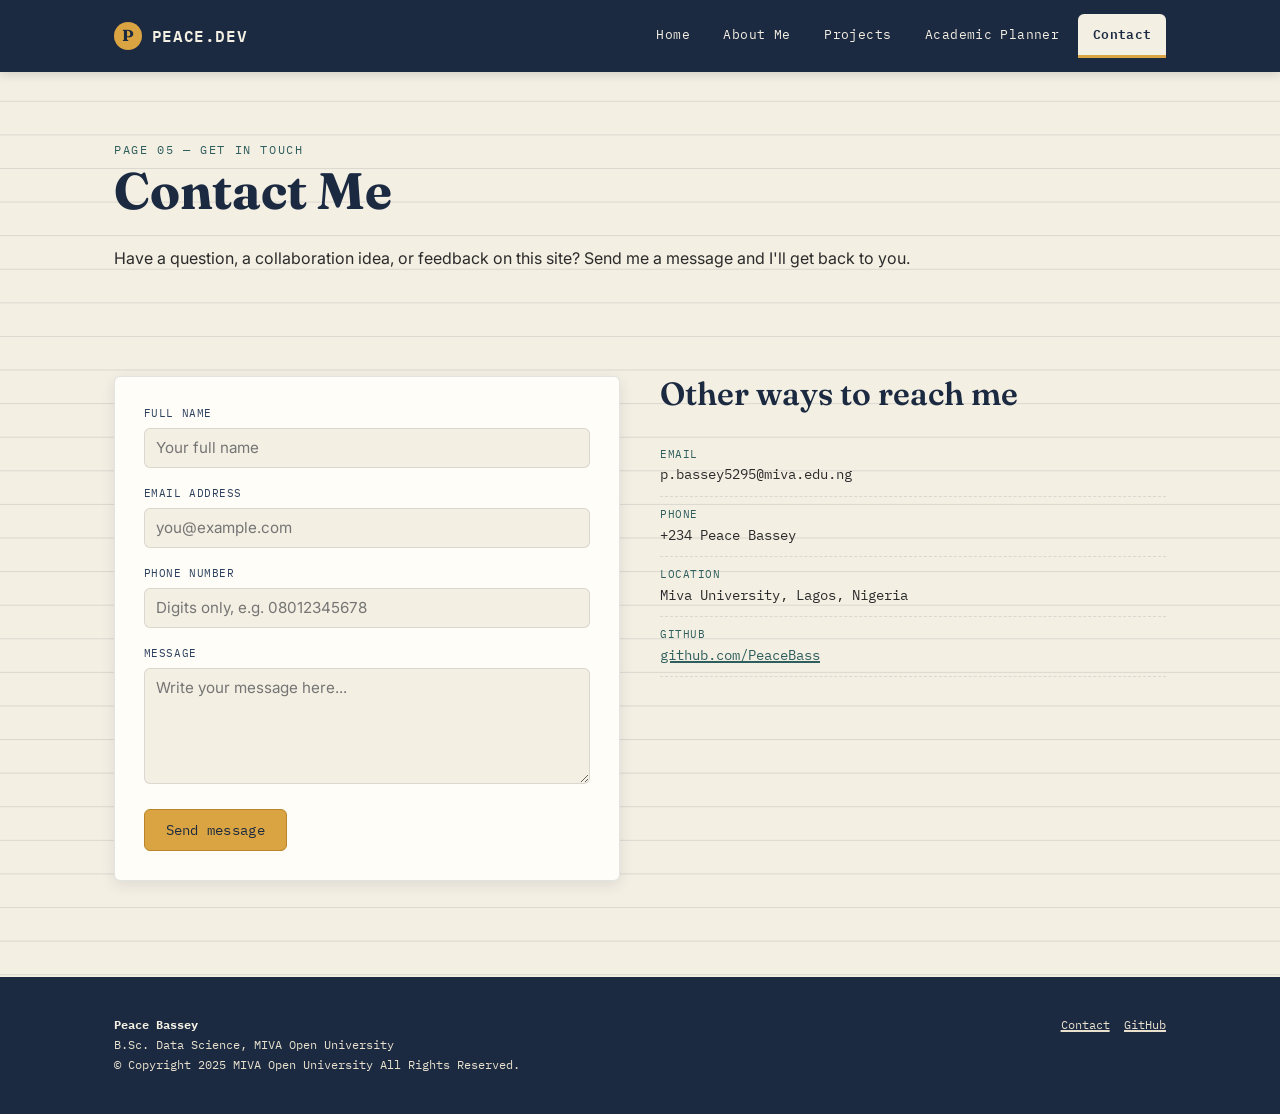
==== contact.html @ f43201f5 "Add files via upload" ====
<!DOCTYPE html>
<html lang="en">
<head>
<meta charset="UTF-8">
<meta name="viewport" content="width=device-width, initial-scale=1.0">
<title>Contact — Peace Bassey</title>
<link rel="stylesheet" href="css/styles.css">
</head>
<body>
<a href="#main" class="skip-link">Skip to content</a>

<header class="site-header">
  <div class="nav-wrap">
    <a href="index.html" class="brand"><span class="brand-mark">P</span> PEACE.DEV</a>
    <button class="nav-toggle" id="navToggle" aria-expanded="false" aria-controls="mainNav">☰ Menu</button>
    <nav class="main-nav" id="mainNav" aria-label="Main navigation">
      <ul>
        <li><a href="index.html">Home</a></li>
        <li><a href="about.html">About Me</a></li>
        <li><a href="projects.html">Projects</a></li>
        <li><a href="planner.html">Academic Planner</a></li>
        <li><a href="contact.html" aria-current="page">Contact</a></li>
      </ul>
    </nav>
  </div>
</header>

<main id="main">
  <section class="hero" style="padding-bottom:1rem;">
    <div class="container">
      <span class="eyebrow">Page 05 — Get in touch</span>
      <h1>Contact Me</h1>
      <p class="lede">Have a question, a collaboration idea, or feedback on this site? Send me a message and I'll get back to you.</p>
    </div>
  </section>

  <section>
    <div class="container contact-grid">
      <div class="form-box">
        <form id="contact-form" novalidate>
          <div class="field" id="field-name">
            <label for="name">Full name</label>
            <input type="text" id="name" name="name" placeholder="Your full name">
            <span class="error-msg">Please enter your name.</span>
          </div>

          <div class="field" id="field-email">
            <label for="email">Email address</label>
            <input type="email" id="email" name="email" placeholder="you@example.com">
            <span class="error-msg">Please enter a valid email address (e.g. name@example.com).</span>
          </div>

          <div class="field" id="field-phone">
            <label for="phone">Phone number</label>
            <input type="tel" id="phone" name="phone" placeholder="Digits only, e.g. 08012345678">
            <span class="error-msg">Phone number must contain digits only, with no letters or symbols.</span>
          </div>

          <div class="field" id="field-message">
            <label for="message">Message</label>
            <textarea id="message" name="message" rows="5" placeholder="Write your message here..."></textarea>
            <span class="error-msg">Please enter a message.</span>
          </div>

          <button type="submit" class="btn btn-primary">Send message</button>
          <div class="form-status" id="form-status" role="alert"></div>
        </form>
      </div>

      <div>
        <h2>Other ways to reach me</h2>
        <ul class="info-list">
          <li><span class="label">Email</span>p.bassey5295@miva.edu.ng</li>
          <li><span class="label">Phone</span>+234 Peace Bassey</li>
          <li><span class="label">Location</span>Miva University, Lagos, Nigeria</li>
          <li><span class="label">GitHub</span><a href="https://github.com/PeaceBass" target="_blank" rel="noopener">github.com/PeaceBass</a></li>
        </ul>

      
      </div>
    </div>
  </section>
</main>

<footer class="site-footer">
  <div class="container footer-grid">
   <div>
      <strong style="color:var(--parchment);">Peace Bassey</strong><br>
      B.Sc. Data Science, MIVA Open University<br>
      © Copyright 2025 MIVA Open University All Rights Reserved.
    </div>
    <div class="social-row">
      <a href="contact.html">Contact</a>
      <a href="https://github.com/PeaceBass" target="_blank" rel="noopener">GitHub</a>
    </div>
  </div>
</footer>

<script src="js/script.js"></script>
<script src="js/contact.js"></script>
</body>
</html>
---- css/styles.css ----
/* ============================================================
   Crestwood Student Portfolio — Stylesheet
   Design concept: a student's binder — ID card, index cards,
   ruled paper, folder-tab navigation, stitched dividers.
   ============================================================ */

@import url('https://fonts.googleapis.com/css2?family=Fraunces:ital,opsz,wght@0,9..144,400;0,9..144,600;0,9..144,700;1,9..144,500&family=Inter:wght@400;500;600;700&family=IBM+Plex+Mono:wght@400;500;600&display=swap');

:root {
  --ink: #1b2a41;
  --ink-soft: #2c405e;
  --parchment: #f4efe3;
  --parchment-dark: #e9e1cd;
  --amber: #d9a441;
  --amber-dark: #b9852a;
  --teal: #3e7c7c;
  --teal-dark: #2e5e5e;
  --charcoal: #2b2b2b;
  --coral: #c1553d;
  --paper-line: rgba(27, 42, 65, 0.12);
  --shadow: 0 10px 30px rgba(27, 42, 65, 0.15);
  --shadow-soft: 0 4px 14px rgba(27, 42, 65, 0.1);
  --radius: 6px;
  --font-display: "Fraunces", Georgia, serif;
  --font-body: "Inter", -apple-system, BlinkMacSystemFont, sans-serif;
  --font-mono: "IBM Plex Mono", "Courier New", monospace;
}

* { box-sizing: border-box; }

html { scroll-behavior: smooth; }

@media (prefers-reduced-motion: reduce) {
  html { scroll-behavior: auto; }
  *, *::before, *::after {
    animation-duration: 0.01ms !important;
    animation-iteration-count: 1 !important;
    transition-duration: 0.01ms !important;
  }
}

body {
  margin: 0;
  font-family: var(--font-body);
  color: var(--charcoal);
  background:
    linear-gradient(var(--paper-line) 1px, transparent 1px);
  background-size: 100% 2.1em;
  background-color: var(--parchment);
  line-height: 1.6;
}

img { max-width: 100%; display: block; }

a { color: var(--teal-dark); text-decoration-thickness: 1.5px; }
a:hover { color: var(--amber-dark); }

h1, h2, h3, h4 {
  font-family: var(--font-display);
  color: var(--ink);
  margin: 0 0 0.5em;
  line-height: 1.15;
}

h1 { font-size: clamp(2.1rem, 4vw, 3.2rem); font-weight: 700; }
h2 { font-size: clamp(1.5rem, 3vw, 2rem); font-weight: 600; }
h3 { font-size: 1.25rem; font-weight: 600; }

.eyebrow {
  font-family: var(--font-mono);
  font-size: 0.72rem;
  letter-spacing: 0.14em;
  text-transform: uppercase;
  color: var(--teal-dark);
}

.container {
  max-width: 1100px;
  margin: 0 auto;
  padding: 0 1.5rem;
}

/* Skip link for accessibility */
.skip-link {
  position: absolute;
  left: -999px;
  top: 0;
  background: var(--amber);
  color: var(--ink);
  padding: 0.6rem 1rem;
  z-index: 999;
  font-family: var(--font-mono);
}
.skip-link:focus { left: 0.5rem; top: 0.5rem; }

:focus-visible {
  outline: 3px solid var(--amber);
  outline-offset: 2px;
}

/* ---------------- Header / Folder-tab Navigation ---------------- */

.site-header {
  background: var(--ink);
  position: sticky;
  top: 0;
  z-index: 50;
  box-shadow: 0 2px 10px rgba(0,0,0,0.15);
}

.nav-wrap {
  display: flex;
  align-items: center;
  justify-content: space-between;
  padding: 0.9rem 1.5rem;
  max-width: 1100px;
  margin: 0 auto;
}

.brand {
  display: flex;
  align-items: center;
  gap: 0.6rem;
  color: var(--parchment);
  text-decoration: none;
  font-family: var(--font-mono);
  font-weight: 600;
  letter-spacing: 0.04em;
}

.brand-mark {
  width: 28px; height: 28px;
  border-radius: 50%;
  background: var(--amber);
  display: inline-flex;
  align-items: center;
  justify-content: center;
  color: var(--ink);
  font-family: var(--font-display);
  font-weight: 700;
}

.nav-toggle {
  display: none;
  background: none;
  border: 1px solid var(--parchment-dark);
  border-radius: var(--radius);
  color: var(--parchment);
  font-size: 1.2rem;
  padding: 0.35rem 0.7rem;
  cursor: pointer;
}

.main-nav ul {
  list-style: none;
  display: flex;
  gap: 0.3rem;
  margin: 0;
  padding: 0;
}

.main-nav a {
  display: inline-block;
  color: var(--parchment);
  text-decoration: none;
  font-family: var(--font-mono);
  font-size: 0.82rem;
  letter-spacing: 0.03em;
  padding: 0.6rem 0.9rem;
  border-radius: var(--radius) var(--radius) 0 0;
  border-bottom: 3px solid transparent;
  transition: background 0.2s ease, border-color 0.2s ease, transform 0.15s ease;
}

.main-nav a:hover,
.main-nav a:focus-visible {
  background: rgba(244, 239, 227, 0.08);
  border-bottom-color: var(--amber);
  transform: translateY(-1px);
}

.main-nav a[aria-current="page"] {
  background: var(--parchment);
  color: var(--ink);
  border-bottom-color: var(--amber);
  font-weight: 600;
}

@media (max-width: 760px) {
  .nav-toggle { display: inline-flex; }
  .main-nav {
    width: 100%;
    max-height: 0;
    overflow: hidden;
    transition: max-height 0.3s ease;
  }
  .main-nav.open { max-height: 320px; }
  .main-nav ul {
    flex-direction: column;
    padding: 0.5rem 1.5rem 1rem;
    gap: 0.2rem;
  }
  .nav-wrap { flex-wrap: wrap; }
}

/* ---------------- Buttons ---------------- */

.btn {
  display: inline-flex;
  align-items: center;
  gap: 0.5rem;
  font-family: var(--font-mono);
  font-size: 0.85rem;
  letter-spacing: 0.02em;
  padding: 0.7rem 1.3rem;
  border-radius: var(--radius);
  border: 1.5px solid var(--ink);
  cursor: pointer;
  text-decoration: none;
  transition: transform 0.15s ease, box-shadow 0.15s ease, background 0.15s ease, color .15s ease;
}

.btn-primary {
  background: var(--amber);
  color: var(--ink);
  border-color: var(--amber-dark);
}
.btn-primary:hover { transform: translateY(-2px); box-shadow: var(--shadow-soft); background: var(--amber-dark); color: var(--parchment); }

.btn-outline {
  background: transparent;
  color: var(--ink);
}
.btn-outline:hover { transform: translateY(-2px); background: var(--ink); color: var(--parchment); }

/* ---------------- Hero / Student ID Card ---------------- */

.hero {
  padding: 4rem 0 3rem;
}

.hero-grid {
  display: grid;
  grid-template-columns: 1.1fr 0.9fr;
  gap: 3rem;
  align-items: center;
}

@media (max-width: 800px) {
  .hero-grid { grid-template-columns: 1fr; }
}

.hero-copy .eyebrow { margin-bottom: 0.8rem; display:block; }

.hero-copy p.lede {
  font-size: 1.08rem;
  max-width: 46ch;
  color: var(--ink-soft);
}

.hero-actions {
  display: flex;
  gap: 0.8rem;
  flex-wrap: wrap;
  margin-top: 1.6rem;
}

/* Signature element: laminated student ID card */
.id-card {
  background: linear-gradient(160deg, #fdfaf2 0%, #f4efe3 60%, #ecdfc0 100%);
  border-radius: 16px;
  padding: 1.4rem;
  box-shadow: var(--shadow);
  border: 1px solid rgba(27,42,65,0.15);
  position: relative;
  transform: rotate(-2.5deg);
  transition: transform 0.35s ease, box-shadow 0.35s ease;
  max-width: 340px;
  margin: 0 auto;
}
.id-card:hover { transform: rotate(0deg) translateY(-4px); box-shadow: 0 18px 40px rgba(27,42,65,0.22); }

.id-card::before {
  content: "";
  position: absolute;
  top: -10px; left: 50%;
  transform: translateX(-50%);
  width: 60px; height: 20px;
  background: var(--ink);
  border-radius: 0 0 8px 8px;
  opacity: 0.85;
}

.id-card-top {
  display: flex;
  justify-content: space-between;
  align-items: center;
  font-family: var(--font-mono);
  font-size: 0.65rem;
  letter-spacing: 0.08em;
  color: var(--ink-soft);
  border-bottom: 1px dashed rgba(27,42,65,0.3);
  padding-bottom: 0.6rem;
  margin-bottom: 0.9rem;
}

.id-photo {
  width: 100%;
  aspect-ratio: 4 / 4.6;
  border-radius: 10px;
  background: linear-gradient(135deg, var(--teal), var(--ink));
  display: flex;
  align-items: center;
  justify-content: center;
  color: var(--parchment);
  font-family: var(--font-display);
  font-size: 3.2rem;
  font-weight: 700;
  border: 3px solid #fff;
  box-shadow: 0 2px 8px rgba(0,0,0,0.15);
}

.id-details { margin-top: 1rem; }
.id-details h2 { margin-bottom: 0.1rem; font-size: 1.4rem; }
.id-role { font-family: var(--font-mono); font-size: 0.78rem; color: var(--teal-dark); }

.id-meta {
  margin-top: 0.9rem;
  font-family: var(--font-mono);
  font-size: 0.68rem;
  color: var(--ink-soft);
  display: grid;
  grid-template-columns: 1fr 1fr;
  gap: 0.4rem 0.6rem;
}
.id-meta span { display: block; color: var(--ink); font-weight: 600; }

.id-barcode {
  margin-top: 1rem;
  height: 30px;
  background: repeating-linear-gradient(90deg, var(--ink) 0 2px, transparent 2px 5px, var(--ink) 5px 6px, transparent 6px 10px);
  opacity: 0.8;
  border-radius: 2px;
}

/* ---------------- Sections ---------------- */

section { padding: 3rem 0; }
.section-alt { background: var(--parchment-dark); }

.divider {
  border: none;
  border-top: 2px dashed rgba(27,42,65,0.2);
  margin: 0;
}

/* ---------------- Index Cards (bio / projects) ---------------- */

.card-grid {
  display: grid;
  grid-template-columns: repeat(auto-fit, minmax(260px, 1fr));
  gap: 1.6rem;
  margin-top: 1.8rem;
}

.index-card {
  background: #fffdf7;
  border: 1px solid var(--paper-line);
  border-radius: var(--radius);
  padding: 1.4rem 1.4rem 1.6rem;
  box-shadow: var(--shadow-soft);
  position: relative;
  transition: transform 0.2s ease, box-shadow 0.2s ease;
}
.index-card:hover { transform: translateY(-5px); box-shadow: var(--shadow); }

.index-card::before {
  content: "";
  position: absolute;
  top: 10px; right: 14px;
  width: 10px; height: 10px;
  border-radius: 50%;
  background: var(--coral);
  box-shadow: 0 1px 2px rgba(0,0,0,0.3);
}

.index-card .tag {
  display: inline-block;
  font-family: var(--font-mono);
  font-size: 0.68rem;
  color: var(--teal-dark);
  background: rgba(62,124,124,0.1);
  padding: 0.2rem 0.5rem;
  border-radius: 3px;
  margin: 0 0.35rem 0.35rem 0;
}

/* Project thumbnail (placeholder illustration, no external image files needed) */
.thumb {
  width: 100%;
  height: 150px;
  border-radius: 4px;
  margin-bottom: 1rem;
  display: flex;
  align-items: center;
  justify-content: center;
  font-family: var(--font-mono);
  font-size: 0.72rem;
  letter-spacing: 0.06em;
  color: rgba(255,255,255,0.85);
  text-transform: uppercase;
}
.thumb-1 { background: linear-gradient(135deg, #3e7c7c, #1b2a41); }
.thumb-2 { background: linear-gradient(135deg, #d9a441, #c1553d); }
.thumb-3 { background: linear-gradient(135deg, #1b2a41, #6b4b8a); }

/* ---------------- Timeline (About page) ---------------- */

.timeline {
  list-style: none;
  padding: 0;
  margin: 1.8rem 0 0;
  border-left: 3px solid var(--teal);
}

.timeline li {
  position: relative;
  padding: 0 0 1.8rem 1.6rem;
}

.timeline li::before {
  content: "";
  position: absolute;
  left: -9px; top: 4px;
  width: 15px; height: 15px;
  border-radius: 50%;
  background: var(--amber);
  border: 3px solid var(--parchment);
  box-shadow: 0 0 0 2px var(--teal);
}

.timeline .when {
  font-family: var(--font-mono);
  font-size: 0.72rem;
  color: var(--teal-dark);
  display: block;
  margin-bottom: 0.2rem;
}

/* ---------------- Skills ---------------- */

.skills-table { width: 100%; border-collapse: collapse; margin-top: 1rem; }
.skills-table caption { text-align: left; font-family: var(--font-mono); font-size: 0.75rem; color: var(--ink-soft); margin-bottom: 0.6rem; }
.skills-table th, .skills-table td {
  text-align: left;
  padding: 0.7rem 0.6rem;
  border-bottom: 1px solid var(--paper-line);
}
.skills-table th { font-family: var(--font-mono); font-size: 0.72rem; text-transform: uppercase; letter-spacing: 0.06em; color: var(--ink-soft); }

.meter {
  background: var(--parchment-dark);
  border-radius: 20px;
  height: 10px;
  width: 100%;
  overflow: hidden;
  border: 1px solid var(--paper-line);
}
.meter-fill {
  height: 100%;
  background: linear-gradient(90deg, var(--teal), var(--amber));
  border-radius: 20px;
  animation: fillbar 1.2s ease forwards;
  width: 0;
}
@keyframes fillbar { to { width: var(--pct); } }

.hobby-list {
  display: flex;
  flex-wrap: wrap;
  gap: 0.6rem;
  padding: 0;
  list-style: none;
  margin-top: 1rem;
}
.hobby-list li {
  font-family: var(--font-mono);
  font-size: 0.78rem;
  background: #fffdf7;
  border: 1px solid var(--paper-line);
  padding: 0.5rem 0.9rem;
  border-radius: 20px;
}

/* ---------------- Planner ---------------- */

.planner-box {
  background: #fffdf7;
  border: 1px solid var(--paper-line);
  border-radius: var(--radius);
  box-shadow: var(--shadow-soft);
  padding: 1.8rem;
  margin-top: 1.5rem;
}

.planner-form {
  display: grid;
  grid-template-columns: 2fr 1fr 1fr auto;
  gap: 0.7rem;
}

@media (max-width: 700px) {
  .planner-form { grid-template-columns: 1fr 1fr; }
}

.field label {
  display: block;
  font-family: var(--font-mono);
  font-size: 0.68rem;
  letter-spacing: 0.05em;
  text-transform: uppercase;
  color: var(--ink-soft);
  margin-bottom: 0.3rem;
}

input, select, textarea {
  font-family: var(--font-body);
  font-size: 0.95rem;
  padding: 0.6rem 0.7rem;
  border-radius: var(--radius);
  border: 1.5px solid var(--paper-line);
  background: var(--parchment);
  width: 100%;
}
input:focus, select:focus, textarea:focus {
  border-color: var(--teal);
  outline: none;
  background: #fff;
}

.planner-stats {
  display: flex;
  gap: 1.4rem;
  margin: 1.4rem 0 0.6rem;
  font-family: var(--font-mono);
  font-size: 0.78rem;
  color: var(--ink-soft);
  flex-wrap: wrap;
}
.planner-stats strong { color: var(--ink); font-size: 1rem; }

.filter-row {
  display: flex;
  gap: 0.5rem;
  margin: 1rem 0;
  flex-wrap: wrap;
}
.filter-btn {
  font-family: var(--font-mono);
  font-size: 0.72rem;
  padding: 0.4rem 0.8rem;
  border-radius: 20px;
  border: 1.5px solid var(--ink);
  background: transparent;
  cursor: pointer;
  transition: all 0.15s ease;
}
.filter-btn.active, .filter-btn:hover { background: var(--ink); color: var(--parchment); }

#task-list {
  list-style: none;
  padding: 0;
  margin: 1rem 0 0;
  display: flex;
  flex-direction: column;
  gap: 0.6rem;
}

.task-item {
  display: flex;
  align-items: center;
  gap: 0.8rem;
  background: var(--parchment);
  border: 1px solid var(--paper-line);
  border-left: 5px solid var(--teal);
  border-radius: 4px;
  padding: 0.7rem 0.9rem;
  animation: slideIn 0.25s ease;
}
.task-item.priority-high { border-left-color: var(--coral); }
.task-item.priority-medium { border-left-color: var(--amber); }
.task-item.completed { border-left-color: #9aa5a5; opacity: 0.65; }
.task-item.completed .task-title { text-decoration: line-through; }

@keyframes slideIn {
  from { opacity: 0; transform: translateX(-10px); }
  to { opacity: 1; transform: translateX(0); }
}

.task-title { flex: 1; font-weight: 500; }
.task-due { font-family: var(--font-mono); font-size: 0.72rem; color: var(--ink-soft); white-space: nowrap; }

.icon-btn {
  border: none;
  background: transparent;
  cursor: pointer;
  font-size: 1.05rem;
  padding: 0.2rem 0.4rem;
  border-radius: 4px;
  transition: background 0.15s ease, transform .15s ease;
}
.icon-btn:hover { background: rgba(27,42,65,0.08); transform: scale(1.1); }

.empty-state {
  text-align: center;
  padding: 2rem 1rem;
  color: var(--ink-soft);
  font-family: var(--font-mono);
  font-size: 0.85rem;
}

/* ---------------- Contact form ---------------- */

.contact-grid {
  display: grid;
  grid-template-columns: 1fr 1fr;
  gap: 2.5rem;
  margin-top: 1.5rem;
}
@media (max-width: 760px) { .contact-grid { grid-template-columns: 1fr; } }

.form-box {
  background: #fffdf7;
  border: 1px solid var(--paper-line);
  border-radius: var(--radius);
  box-shadow: var(--shadow-soft);
  padding: 1.8rem;
}

.field { margin-bottom: 1.1rem; }
.error-msg {
  color: var(--coral);
  font-family: var(--font-mono);
  font-size: 0.72rem;
  margin-top: 0.3rem;
  display: none;
}
.field.invalid input, .field.invalid textarea { border-color: var(--coral); }
.field.invalid .error-msg { display: block; }

.form-status {
  margin-top: 1rem;
  padding: 0.8rem 1rem;
  border-radius: var(--radius);
  font-family: var(--font-mono);
  font-size: 0.82rem;
  display: none;
}
.form-status.show { display: block; }
.form-status.success { background: rgba(62,124,124,0.12); color: var(--teal-dark); border: 1px solid var(--teal); }
.form-status.fail { background: rgba(193,85,61,0.1); color: var(--coral); border: 1px solid var(--coral); }

.info-list { list-style: none; padding: 0; margin-top: 1.5rem; }
.info-list li { padding: 0.6rem 0; border-bottom: 1px dashed var(--paper-line); font-family: var(--font-mono); font-size: 0.88rem; }
.info-list .label { color: var(--teal-dark); display:block; font-size: 0.68rem; text-transform: uppercase; letter-spacing: .05em; }

/* ---------------- Footer ---------------- */

.site-footer {
  background: var(--ink);
  color: var(--parchment-dark);
  padding: 2.4rem 0;
  margin-top: 3rem;
}
.footer-grid {
  display: flex;
  justify-content: space-between;
  flex-wrap: wrap;
  gap: 1.5rem;
  font-family: var(--font-mono);
  font-size: 0.78rem;
}
.footer-grid a { color: var(--parchment-dark); }
.social-row { display: flex; gap: 0.9rem; }

/* ---------------- Utility ---------------- */

.mt-lg { margin-top: 2.5rem; }
.text-center { text-align: center; }
.small { font-size: 0.85rem; color: var(--ink-soft); }

video, audio { width: 100%; border-radius: var(--radius); box-shadow: var(--shadow-soft); }
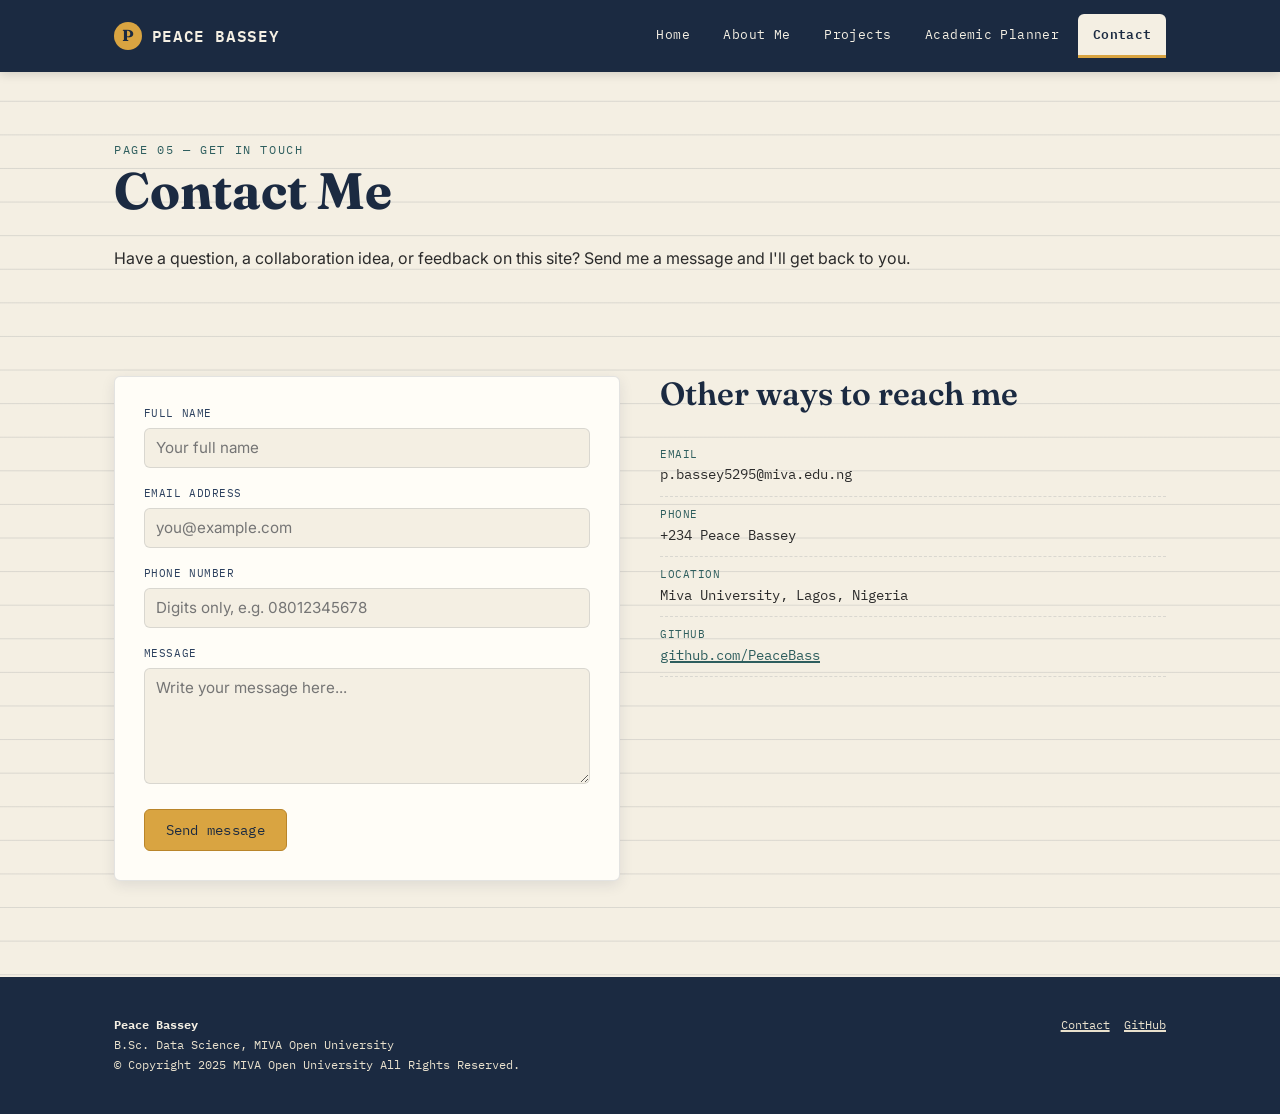
==== commit c59a20a2: "Update brand name in contact.html" ====
--- a/contact.html
+++ b/contact.html
@@ -11,7 +11,7 @@
 
 <header class="site-header">
   <div class="nav-wrap">
-    <a href="index.html" class="brand"><span class="brand-mark">P</span> PEACE.DEV</a>
+    <a href="index.html" class="brand"><span class="brand-mark">P</span> PEACE BASSEY</a>
     <button class="nav-toggle" id="navToggle" aria-expanded="false" aria-controls="mainNav">☰ Menu</button>
     <nav class="main-nav" id="mainNav" aria-label="Main navigation">
       <ul>
